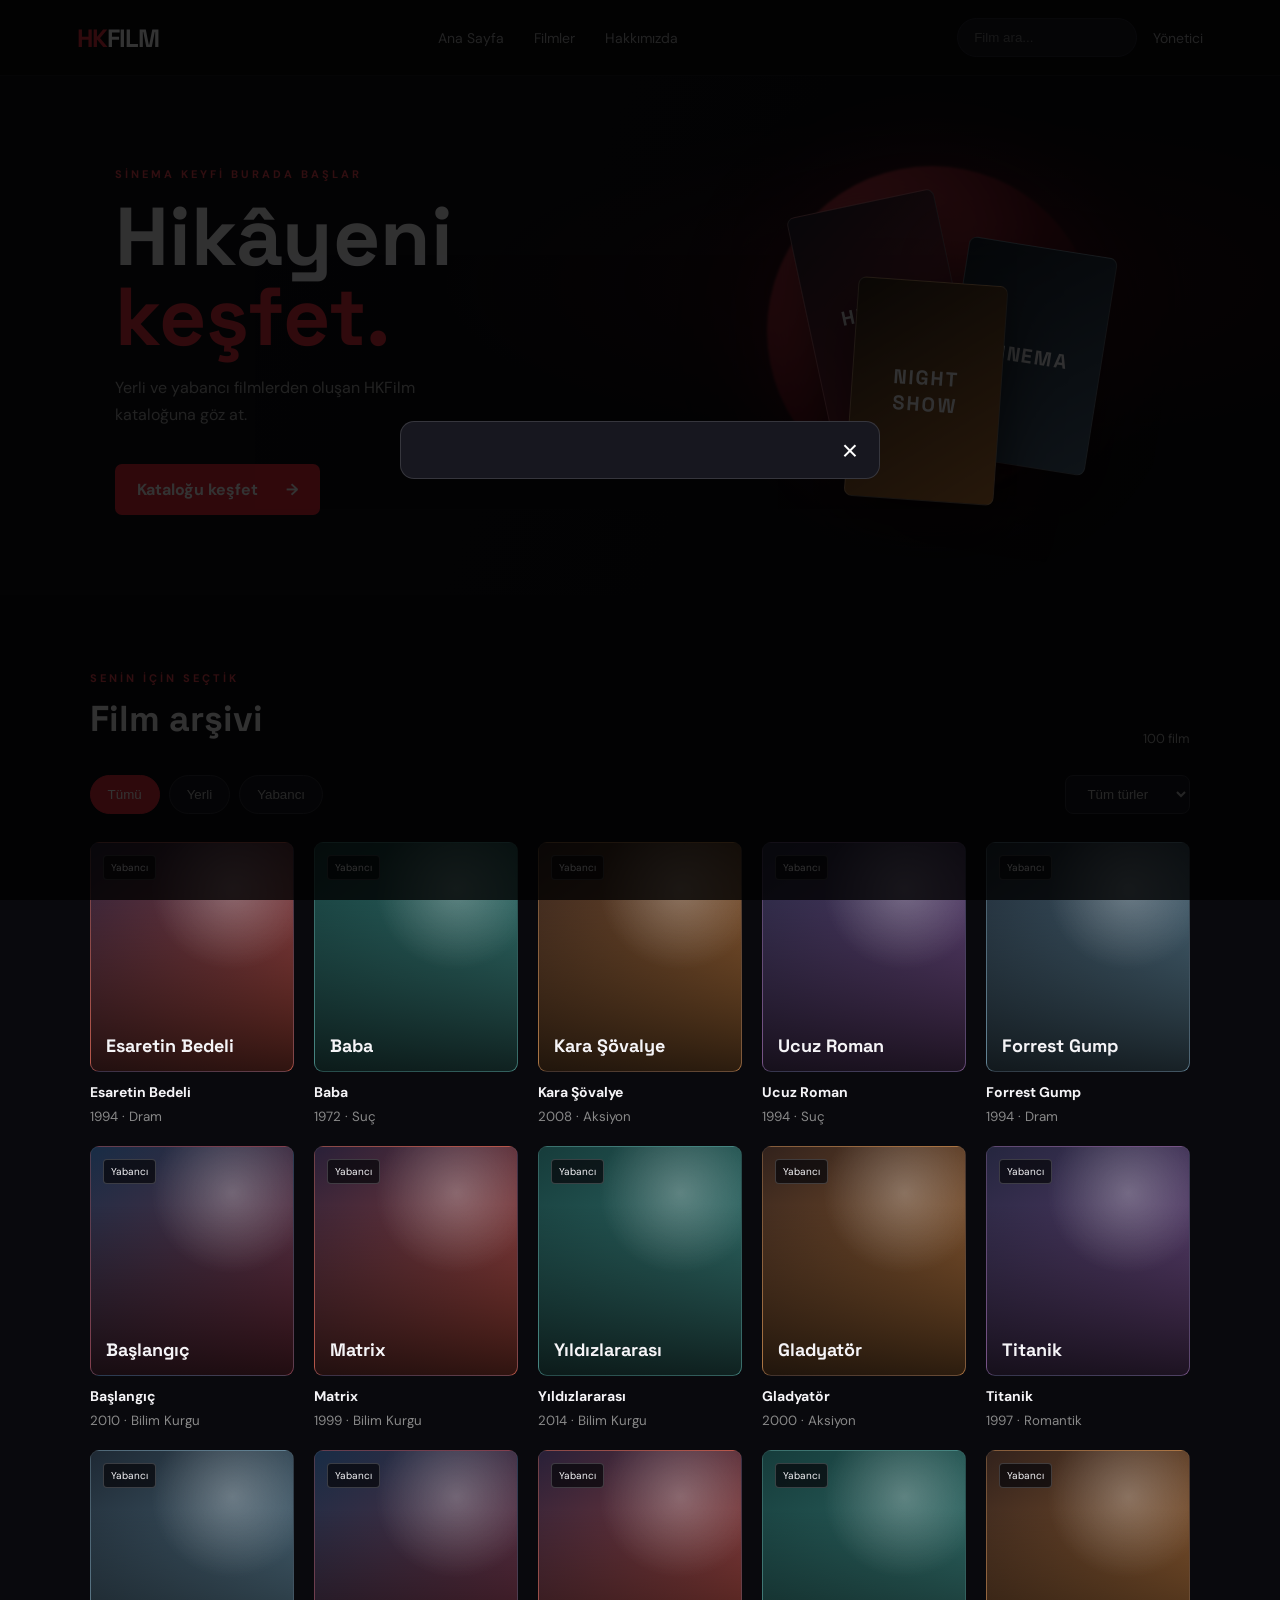
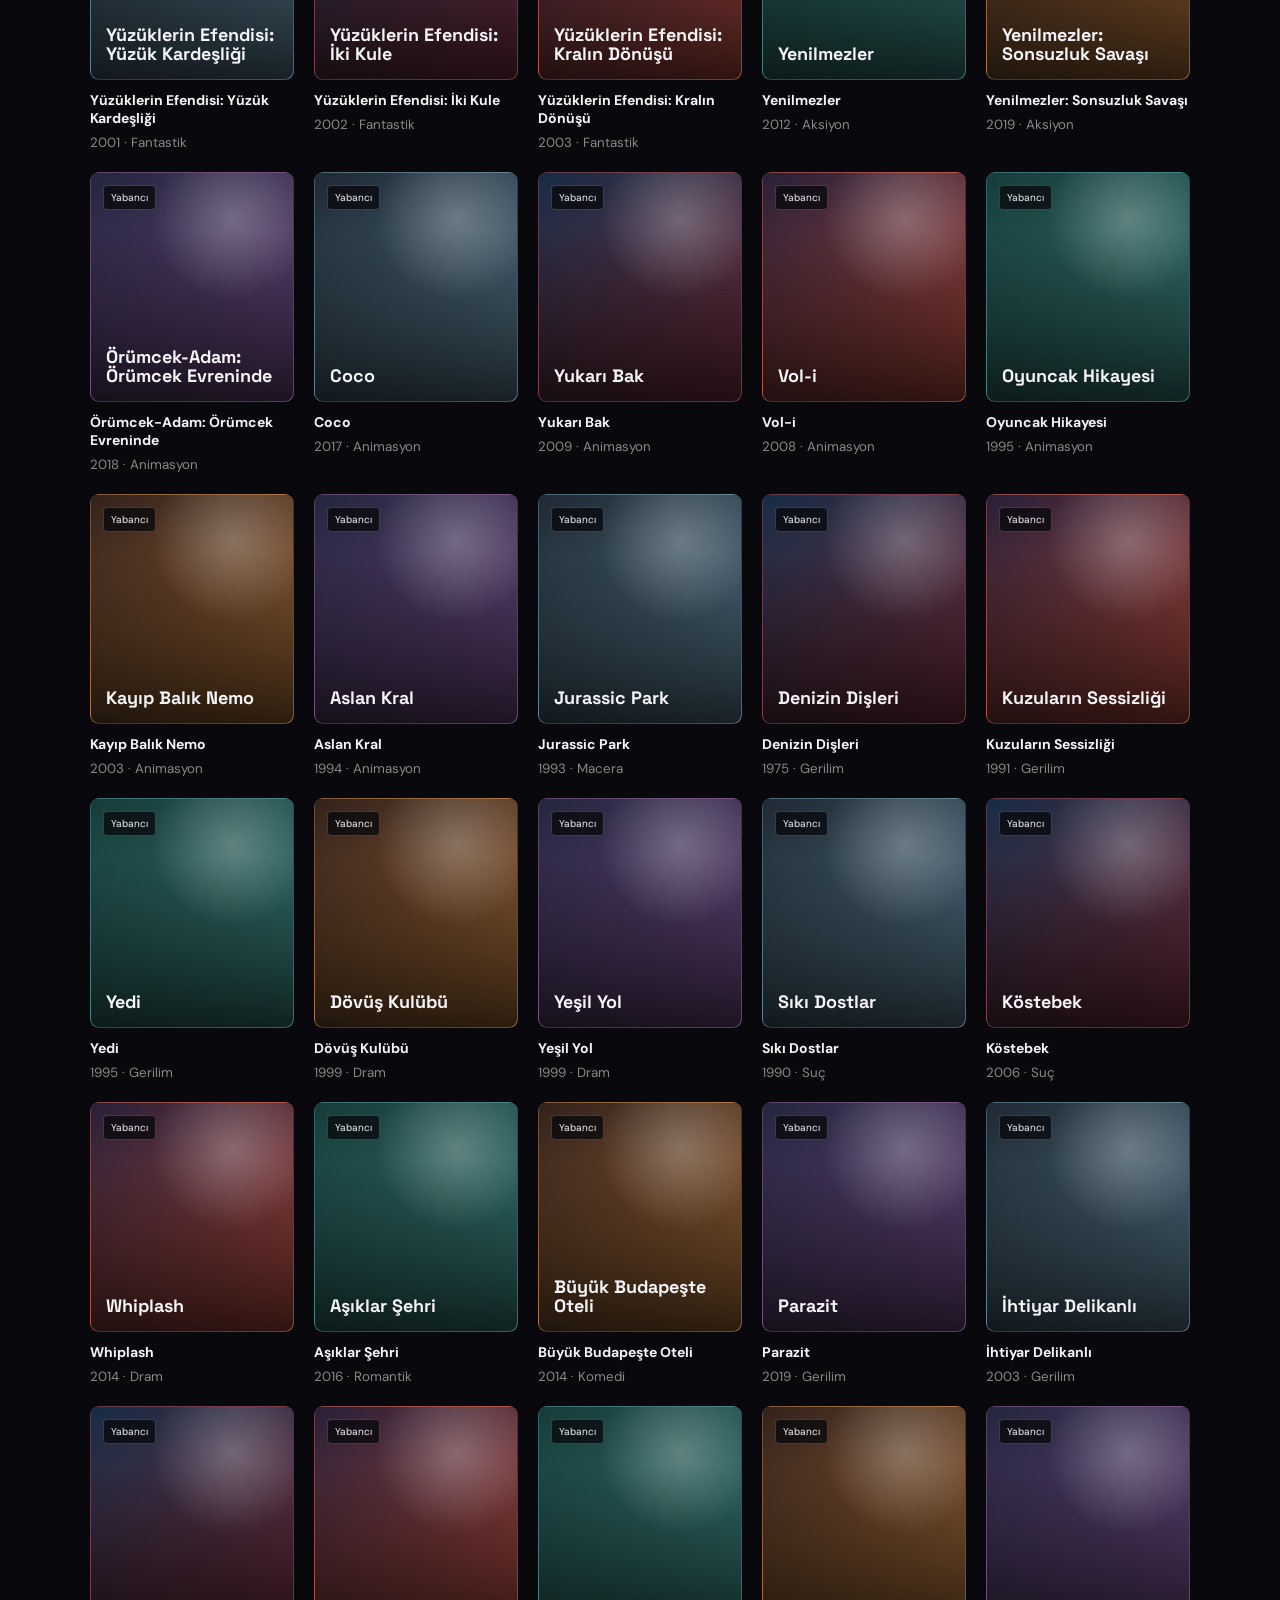
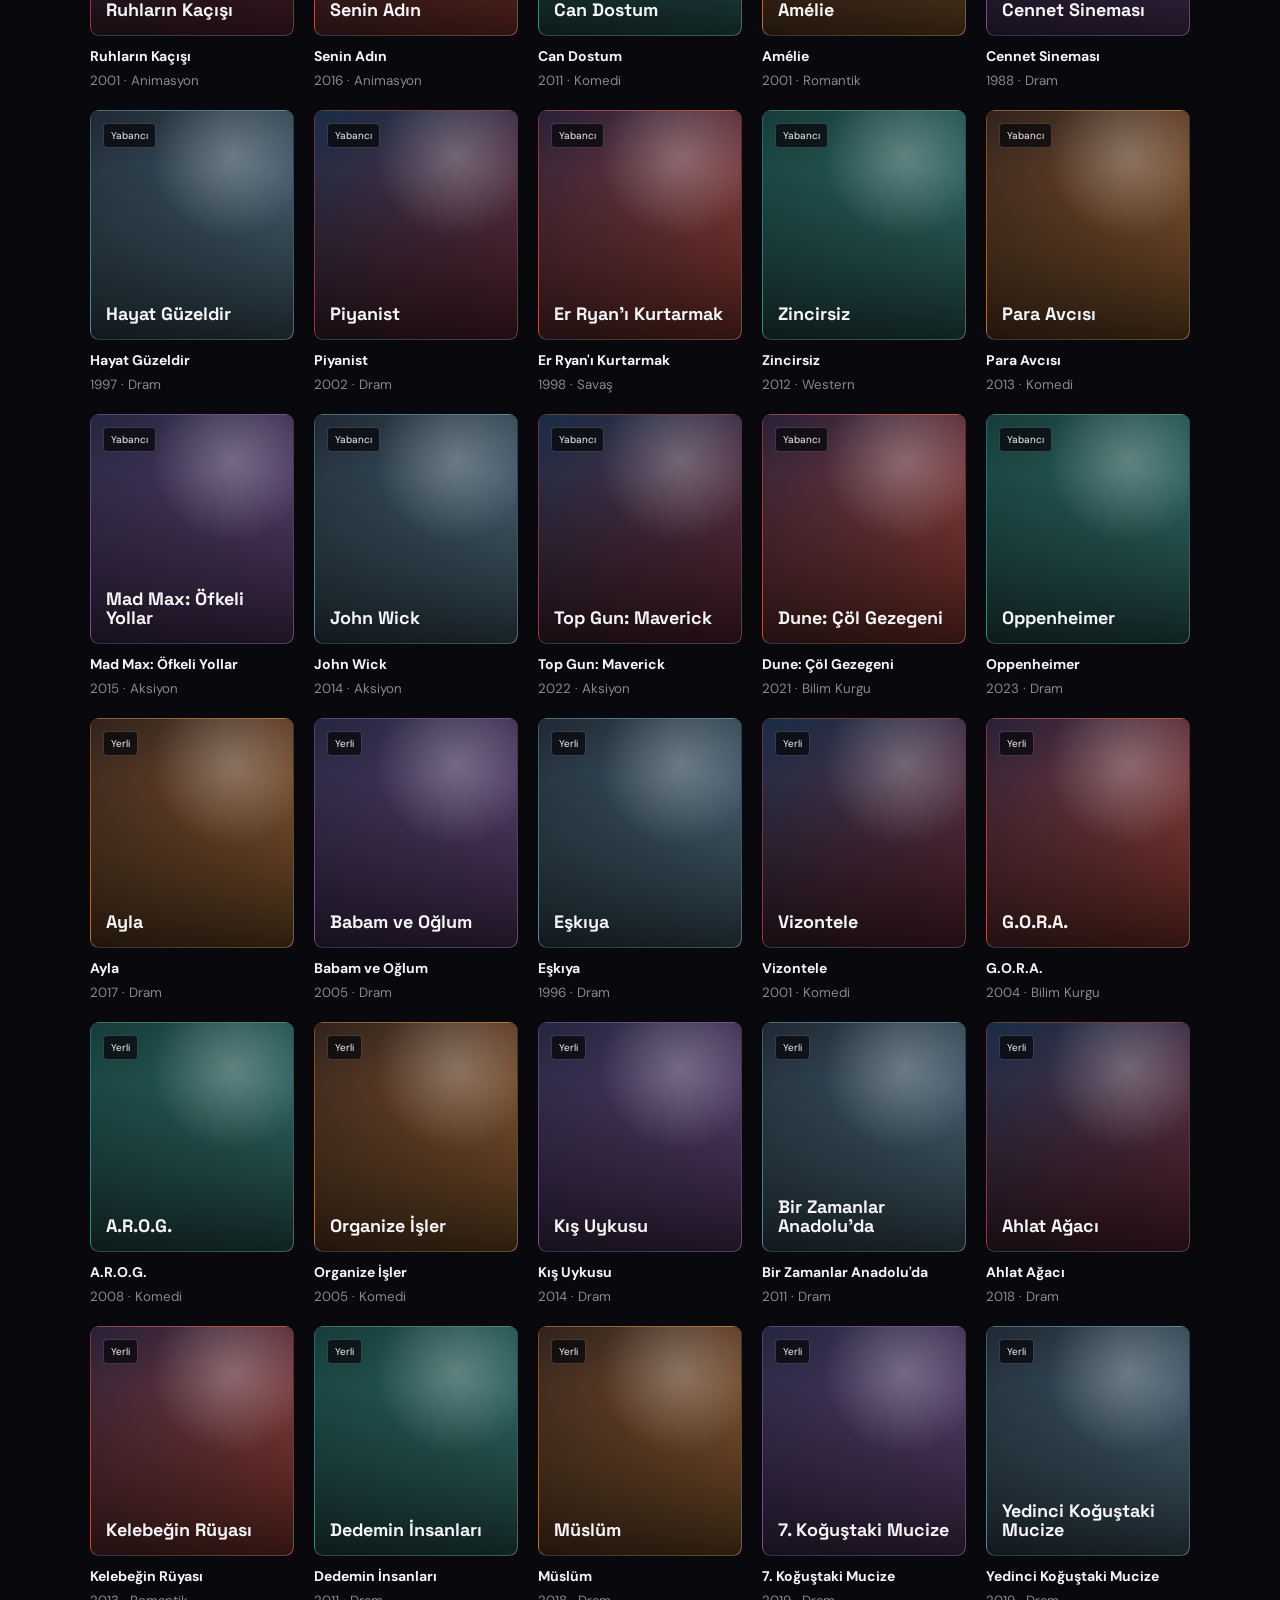
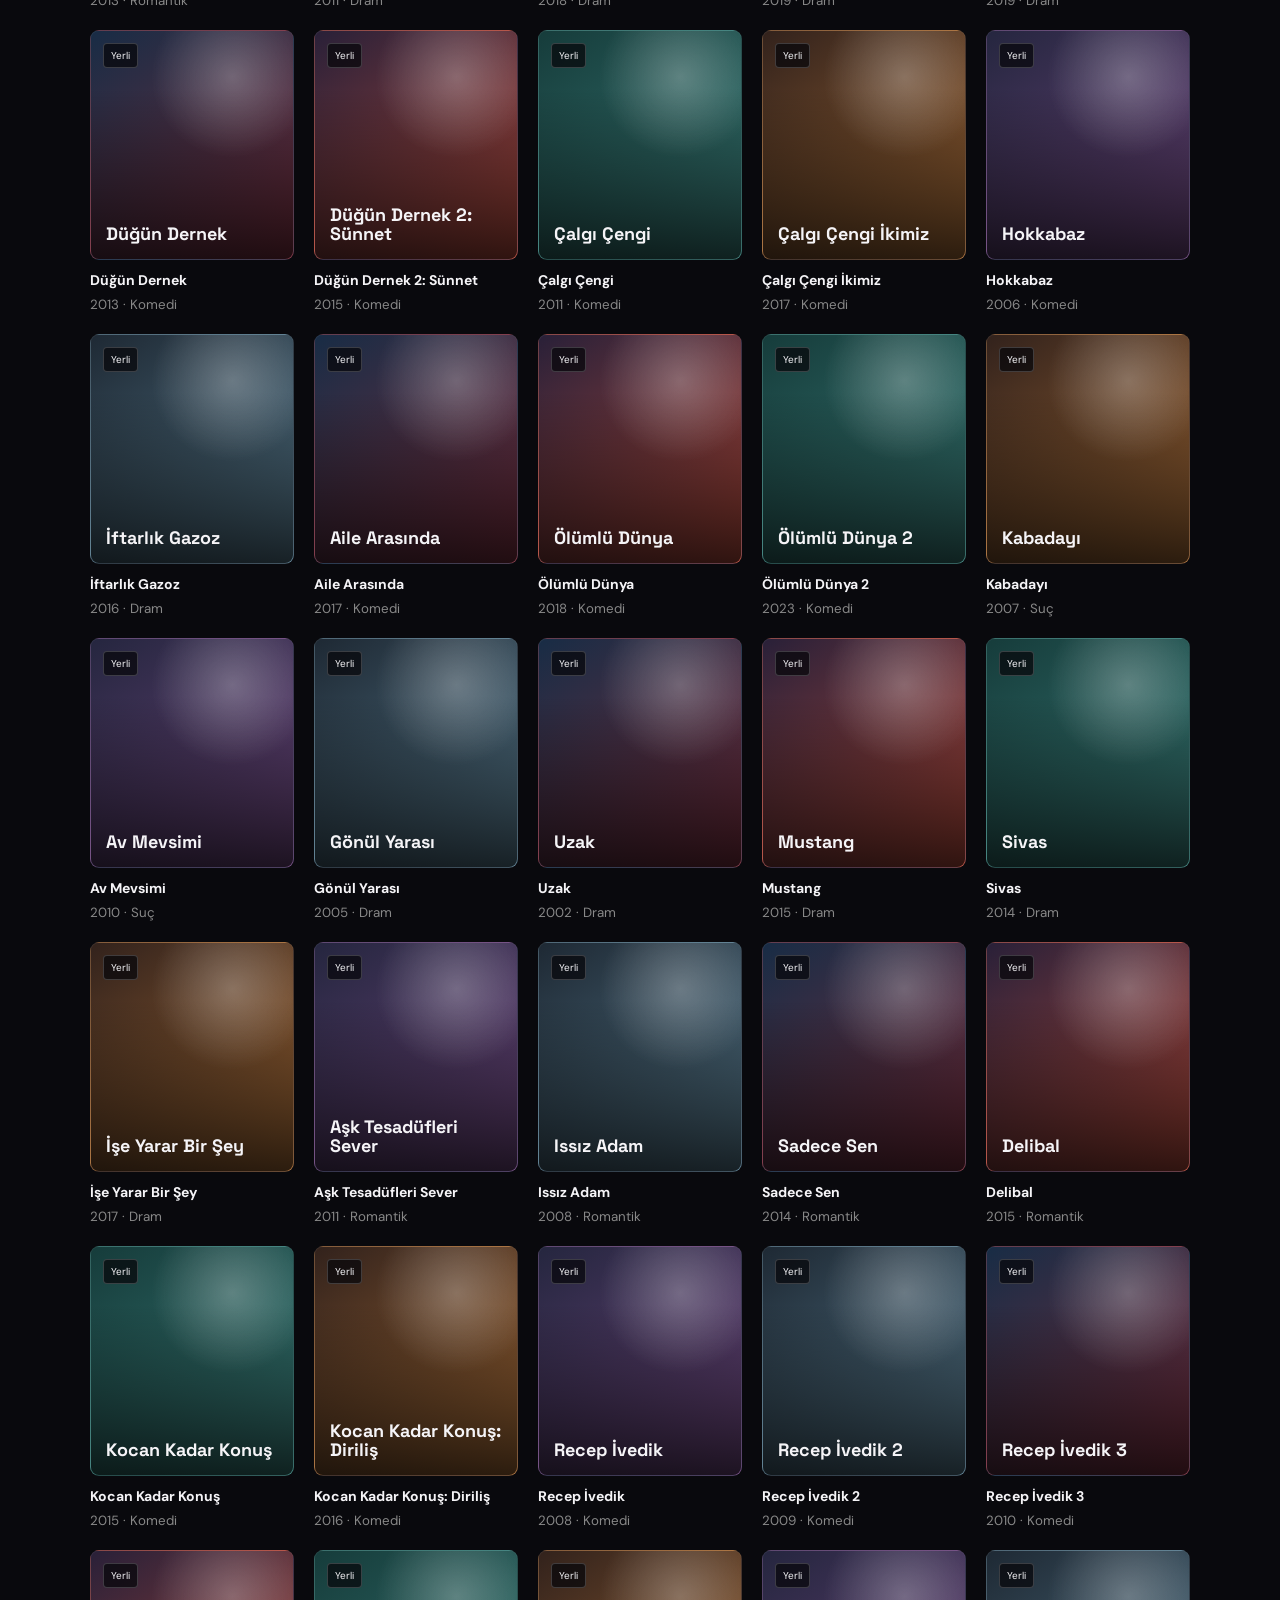
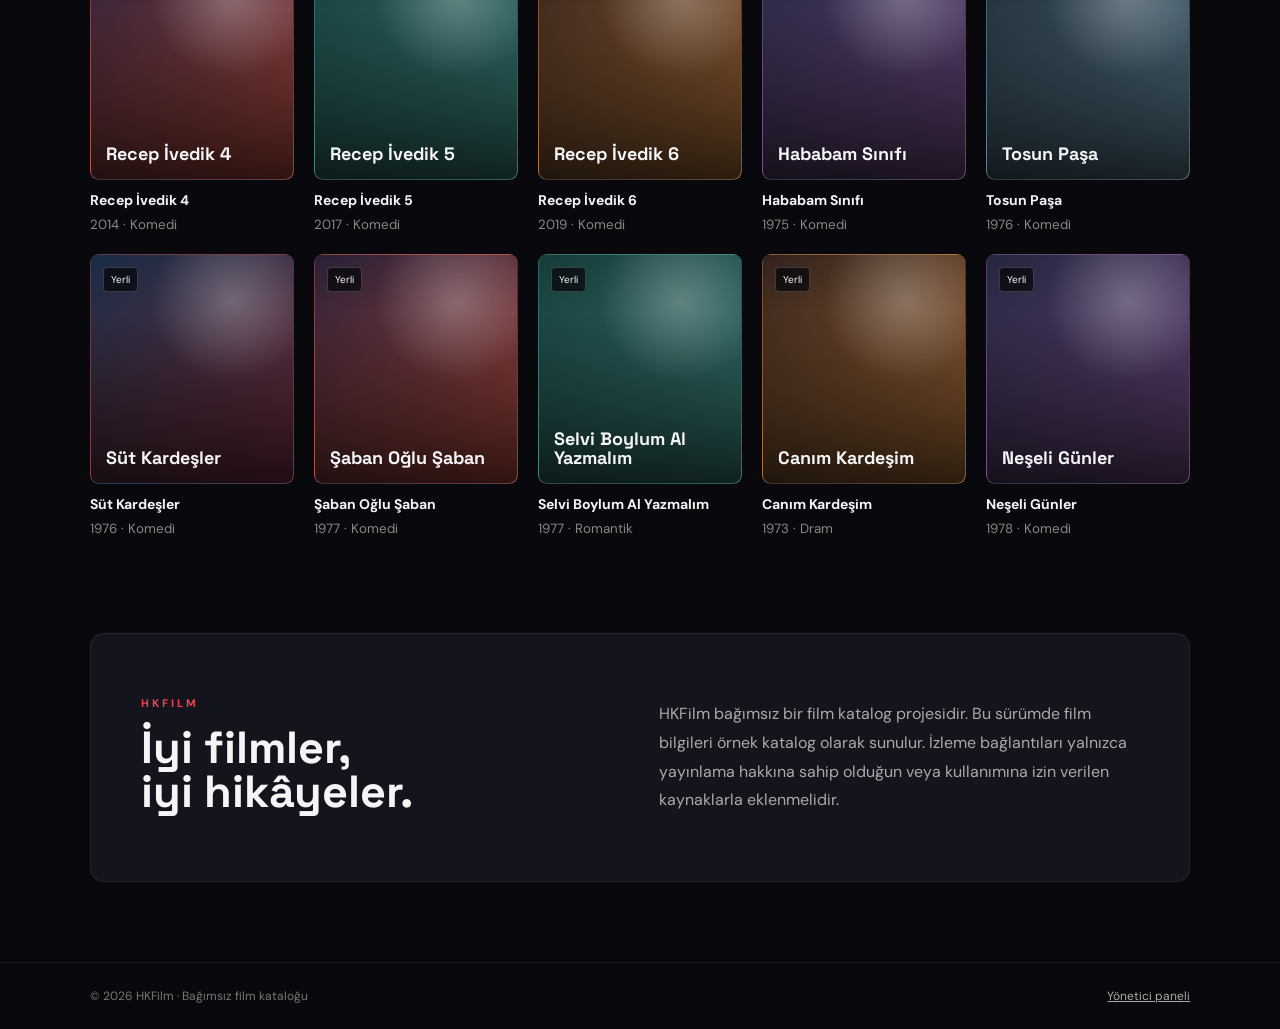
==== HKFilm/index.html @ dc431a46 "Add files via upload" ====
<!doctype html>
<html lang="tr"><head><meta charset="utf-8"><meta name="viewport" content="width=device-width,initial-scale=1"><meta name="theme-color" content="#09090d"><title>HKFilm — Film ve Dizi</title><link rel="stylesheet" href="style.css"></head>
<body><header class="top"><a class="brand" href="#"><span>HK</span>FILM</a><nav><a href="#home">Ana Sayfa</a><a href="#catalog">Filmler</a><a href="#about">Hakkımızda</a></nav><div class="right"><input id="search" placeholder="Film ara..." aria-label="Film ara"><a class="adminlink" href="admin.html">Yönetici</a></div></header>
<main id="home"><section class="hero"><div class="hero-copy"><p class="eyebrow">SİNEMA KEYFİ BURADA BAŞLAR</p><h1>Hikâyeni<br><em>keşfet.</em></h1><p>Yerli ve yabancı filmlerden oluşan HKFilm kataloğuna göz at.</p><a class="primary" href="#catalog">Kataloğu keşfet <b>→</b></a></div><div class="hero-art"><div class="orb"></div><div class="poster p1">HK<span>FILM</span></div><div class="poster p2">CINEMA</div><div class="poster p3">NIGHT<br>SHOW</div></div></section>
<section id="catalog" class="catalog"><div class="section-head"><div><p class="eyebrow">SENİN İÇİN SEÇTİK</p><h2>Film arşivi</h2></div><span id="count" class="count">100 film</span></div><div class="filters"><button class="active" data-filter="Tümü">Tümü</button><button data-filter="Yerli">Yerli</button><button data-filter="Yabancı">Yabancı</button><select id="genre"><option value="Tümü">Tüm türler</option></select></div><div id="grid" class="grid"></div><p id="empty" class="empty" hidden>Aramana uygun film bulunamadı.</p></section>
<section id="about" class="about"><div><p class="eyebrow">HKFILM</p><h2>İyi filmler,<br>iyi hikâyeler.</h2></div><p>HKFilm bağımsız bir film katalog projesidir. Bu sürümde film bilgileri örnek katalog olarak sunulur. İzleme bağlantıları yalnızca yayınlama hakkına sahip olduğun veya kullanımına izin verilen kaynaklarla eklenmelidir.</p></section></main><footer>© 2026 HKFilm · Bağımsız film kataloğu <a href="admin.html">Yönetici paneli</a></footer>
<div id="modal" class="modal" hidden><div class="modal-card"><button id="close" class="close">×</button><div id="modalbody"></div></div></div><script src="movies.js"></script><script src="app.js"></script></body></html>
---- HKFilm/style.css ----
@import url('https://fonts.googleapis.com/css2?family=DM+Sans:wght@400;500;700&family=Space+Grotesk:wght@500;600;700&display=swap');*{box-sizing:border-box}html{scroll-behavior:smooth}body{margin:0;background:#09090d;color:#f5f4f7;font-family:'DM Sans',sans-serif}.top{height:76px;display:flex;align-items:center;justify-content:space-between;padding:0 6%;border-bottom:1px solid #ffffff12;position:sticky;top:0;background:#09090deF;backdrop-filter:blur(15px);z-index:5}.brand{font:700 25px 'Space Grotesk';letter-spacing:-1px;color:white;text-decoration:none}.brand span{color:#ef3340}.top nav{display:flex;gap:30px}.top nav a,.adminlink{color:#aaa;text-decoration:none;font-size:14px}.top nav a:hover,.adminlink:hover{color:#fff}.right{display:flex;align-items:center;gap:16px}.right input{background:#17171f;border:1px solid #292934;border-radius:30px;padding:11px 16px;color:white;width:180px}.hero{min-height:500px;padding:80px 9%;display:flex;align-items:center;justify-content:space-between;overflow:hidden;background:radial-gradient(ellipse at 75% 40%,#57121c66,transparent 38%),linear-gradient(110deg,#101016,#09090d)}.hero-copy{max-width:500px;position:relative;z-index:1}.eyebrow{color:#f04450;font-size:11px;font-weight:700;letter-spacing:3px}.hero h1,.about h2{font:700 clamp(48px,7vw,82px)/.98 'Space Grotesk';margin:16px 0}.hero h1 em{font-style:normal;color:#ef3340}.hero-copy>p:not(.eyebrow){color:#aaa;line-height:1.7;max-width:380px}.primary{display:inline-flex;gap:28px;align-items:center;margin-top:20px;padding:15px 22px;background:#ed2939;color:white;text-decoration:none;border-radius:7px;font-weight:700}.hero-art{width:46%;height:340px;position:relative}.orb{position:absolute;width:330px;height:330px;border-radius:50%;background:radial-gradient(circle at 30% 30%,#f34a58,#5b101c 55%,#160b12);filter:blur(1px);right:14%;top:0;box-shadow:0 0 90px #c21b2c44}.poster{position:absolute;width:150px;height:220px;border:1px solid #ffffff40;border-radius:8px;display:flex;align-items:center;justify-content:center;text-align:center;font:700 20px 'Space Grotesk';box-shadow:0 25px 55px #0009;letter-spacing:2px}.poster span{color:#f04}.p1{background:linear-gradient(145deg,#251d2b,#a12a39);right:43%;top:35px;transform:rotate(-12deg)}.p2{background:linear-gradient(145deg,#151e2a,#466078);right:13%;top:80px;transform:rotate(9deg)}.p3{background:linear-gradient(145deg,#33251a,#c07836);right:34%;top:115px;transform:rotate(4deg)}.catalog{padding:65px 7%}.section-head{display:flex;justify-content:space-between;align-items:end}.section-head h2{font:700 36px 'Space Grotesk';margin:5px 0}.count{color:#aaa;font-size:13px}.filters{display:flex;gap:9px;margin:28px 0}.filters button,.filters select{border:1px solid #30303a;background:#15151c;color:#bbb;padding:10px 17px;border-radius:25px;cursor:pointer}.filters button.active,.filters button:hover{background:#e92d3d;color:white;border-color:#e92d3d}.filters select{margin-left:auto;border-radius:8px}.grid{display:grid;grid-template-columns:repeat(5,minmax(0,1fr));gap:20px}.movie{cursor:pointer;min-width:0}.cover{height:230px;border-radius:9px;position:relative;overflow:hidden;padding:15px;display:flex;align-items:end;background:linear-gradient(145deg,var(--c1),var(--c2));border:1px solid #ffffff12;transition:.25s}.cover:before{content:"";position:absolute;inset:0;background:radial-gradient(circle at 70% 20%,#ffffff44,transparent 35%),linear-gradient(0deg,#000b,transparent 75%)}.cover:hover{transform:translateY(-6px);box-shadow:0 16px 30px #0008}.cover strong{position:relative;font:700 18px 'Space Grotesk';line-height:1.1}.tag{position:absolute;top:12px;left:12px;background:#08080bbd;border:1px solid #ffffff30;border-radius:4px;padding:5px 7px;font-size:10px}.movie h3{font-size:14px;margin:11px 0 4px}.movie small{color:#888}.empty{color:#aaa;padding:35px}.about{margin:30px 7% 80px;padding:50px;background:#14141c;border:1px solid #ffffff12;border-radius:14px;display:flex;justify-content:space-between;gap:40px;align-items:center}.about h2{font-size:45px}.about>p{max-width:480px;color:#aaa;line-height:1.8}footer{padding:25px 7%;border-top:1px solid #ffffff12;color:#777;font-size:12px;display:flex;justify-content:space-between}footer a{color:#aaa}.modal{position:fixed;inset:0;background:#000c;z-index:10;display:grid;place-items:center;padding:20px}.modal-card{background:#17171f;border:1px solid #ffffff22;border-radius:14px;padding:28px;max-width:480px;width:100%;position:relative}.close{position:absolute;right:15px;top:12px;background:none;color:white;border:0;font-size:28px;cursor:pointer}.modal-card p{color:#aaa;line-height:1.6}.modal-card input{width:100%;padding:12px;background:#09090d;border:1px solid #333;color:white;border-radius:6px}.modal-card a{color:#ff5965}.admin{max-width:900px;margin:55px auto;padding:0 20px}.panel{background:#15151d;border:1px solid #292934;border-radius:12px;padding:25px;margin:20px 0}.panel input,.panel select{padding:12px;background:#09090d;border:1px solid #333;color:white;border-radius:6px;width:100%;margin:6px 0 14px}.panel button{padding:11px 18px;background:#e92d3d;color:white;border:0;border-radius:6px;cursor:pointer}.adminrow{padding:12px 0;border-bottom:1px solid #ffffff15;display:flex;justify-content:space-between;gap:12px}.muted{color:#999;font-size:13px}@media(max-width:900px){.grid{grid-template-columns:repeat(3,1fr)}.hero-art{transform:scale(.8);transform-origin:right center}.top nav{display:none}}@media(max-width:600px){.top{padding:0 5%;height:65px}.right input{width:115px}.adminlink{display:none}.hero{padding:60px 7%;min-height:470px}.hero-art{position:absolute;right:-90px;opacity:.35}.hero-copy{max-width:340px}.grid{grid-template-columns:repeat(2,minmax(0,1fr));gap:14px}.cover{height:210px}.catalog{padding:45px 5%}.about{margin:20px 5% 55px;padding:25px;display:block}.about h2{font-size:38px}.filters{flex-wrap:wrap}.filters select{margin-left:0}footer{padding:20px 5%;gap:15px;flex-wrap:wrap}}
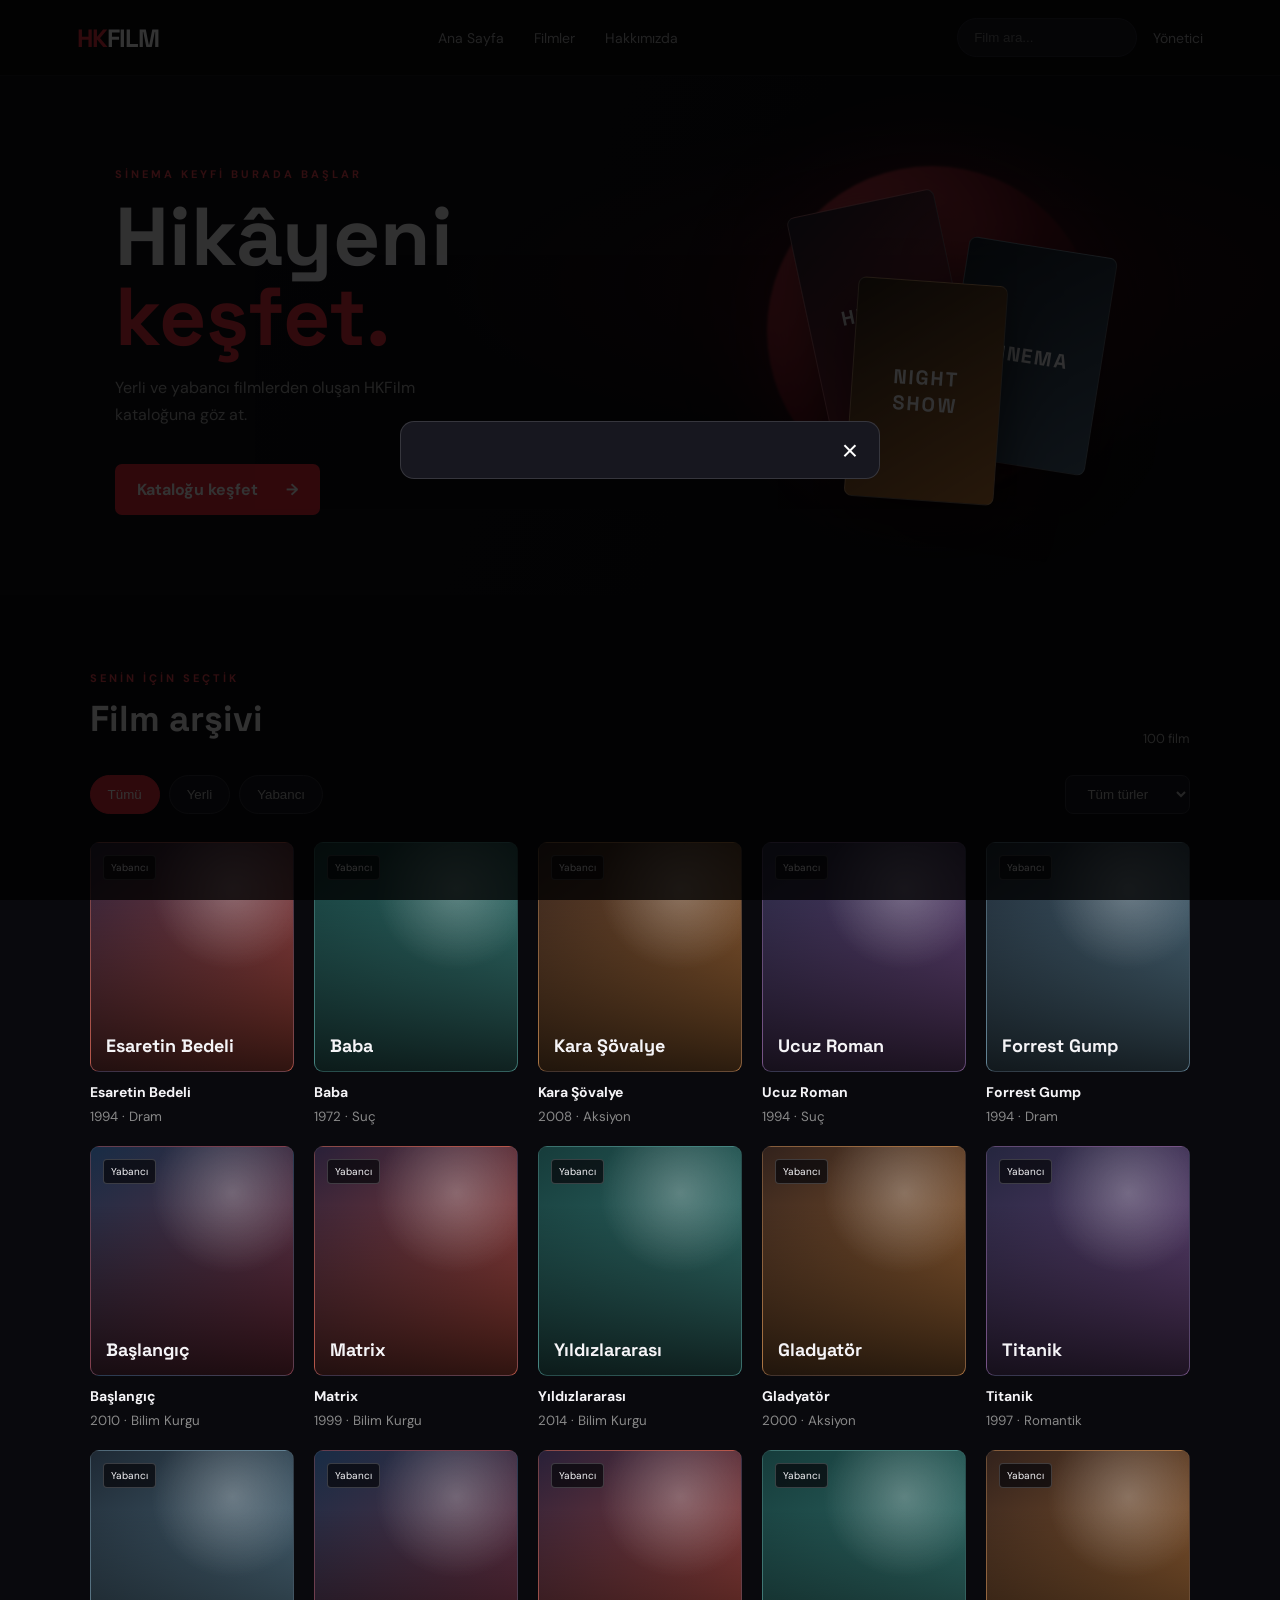
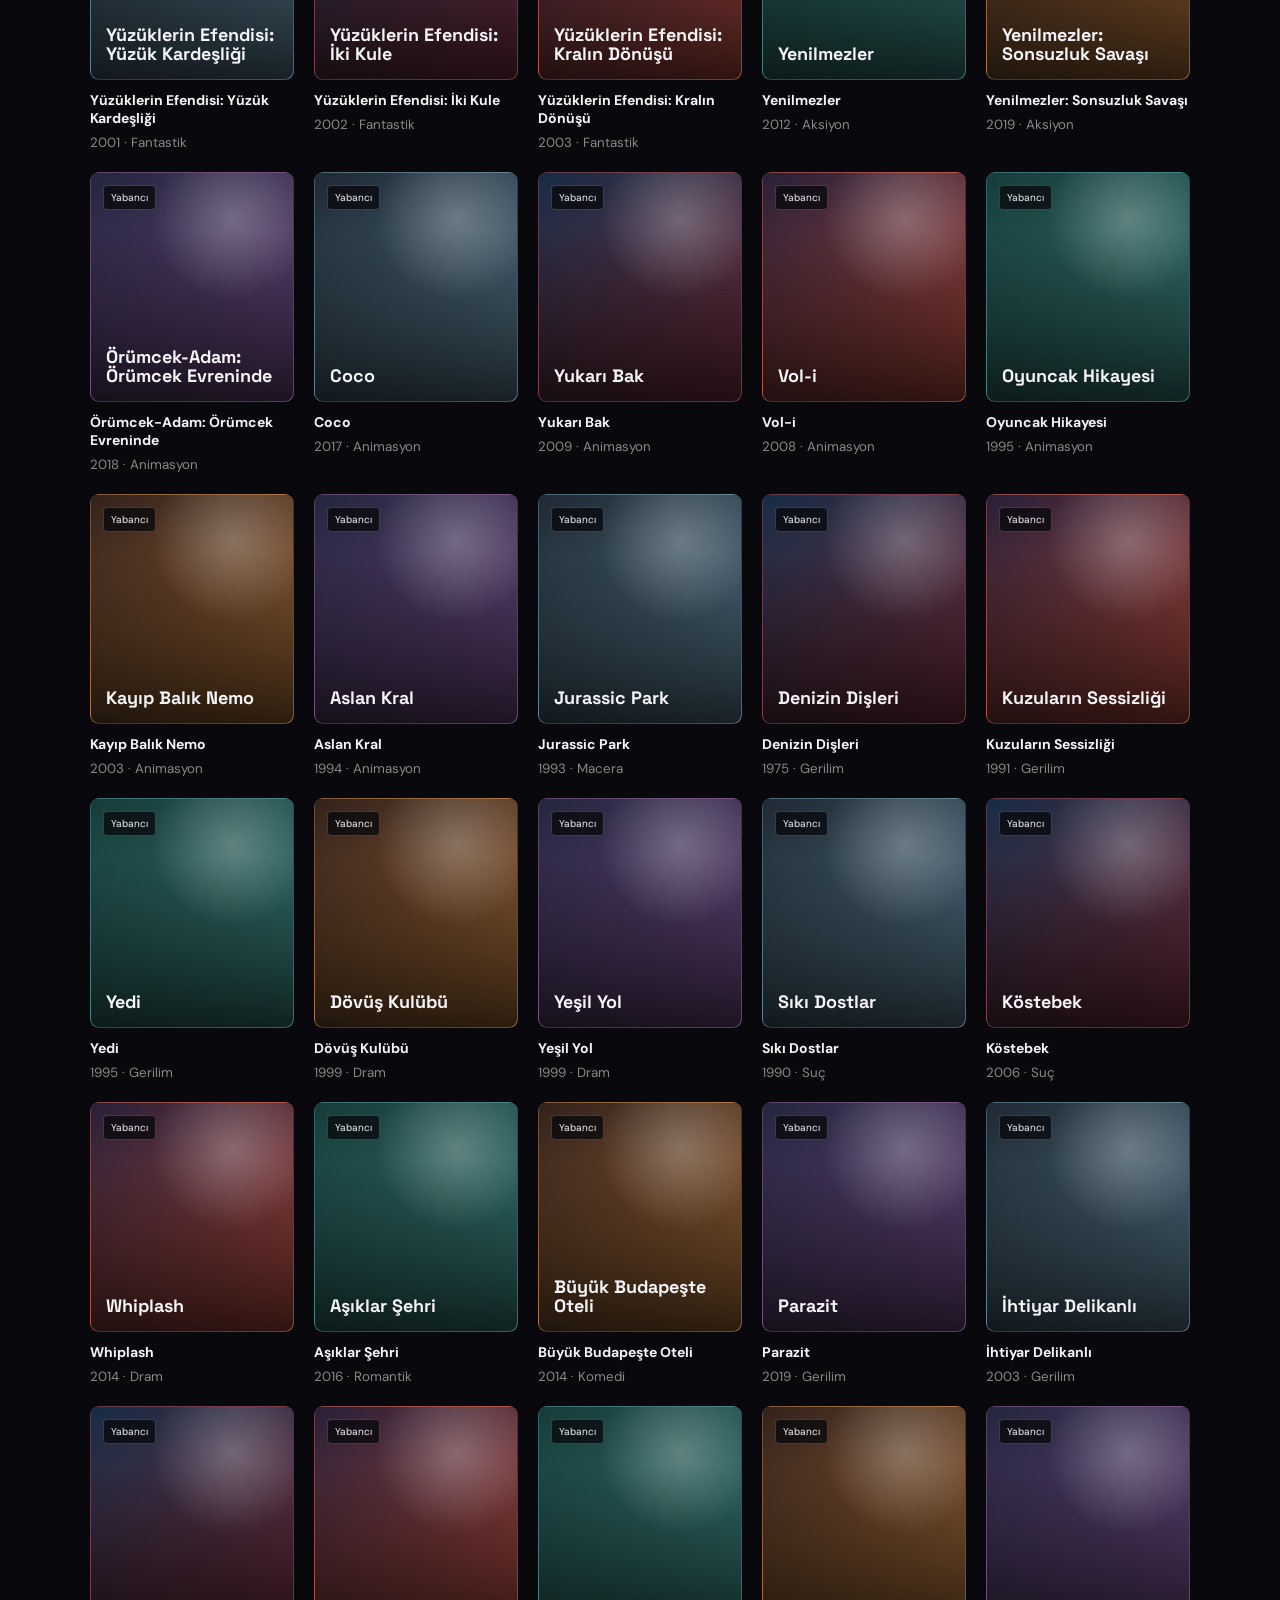
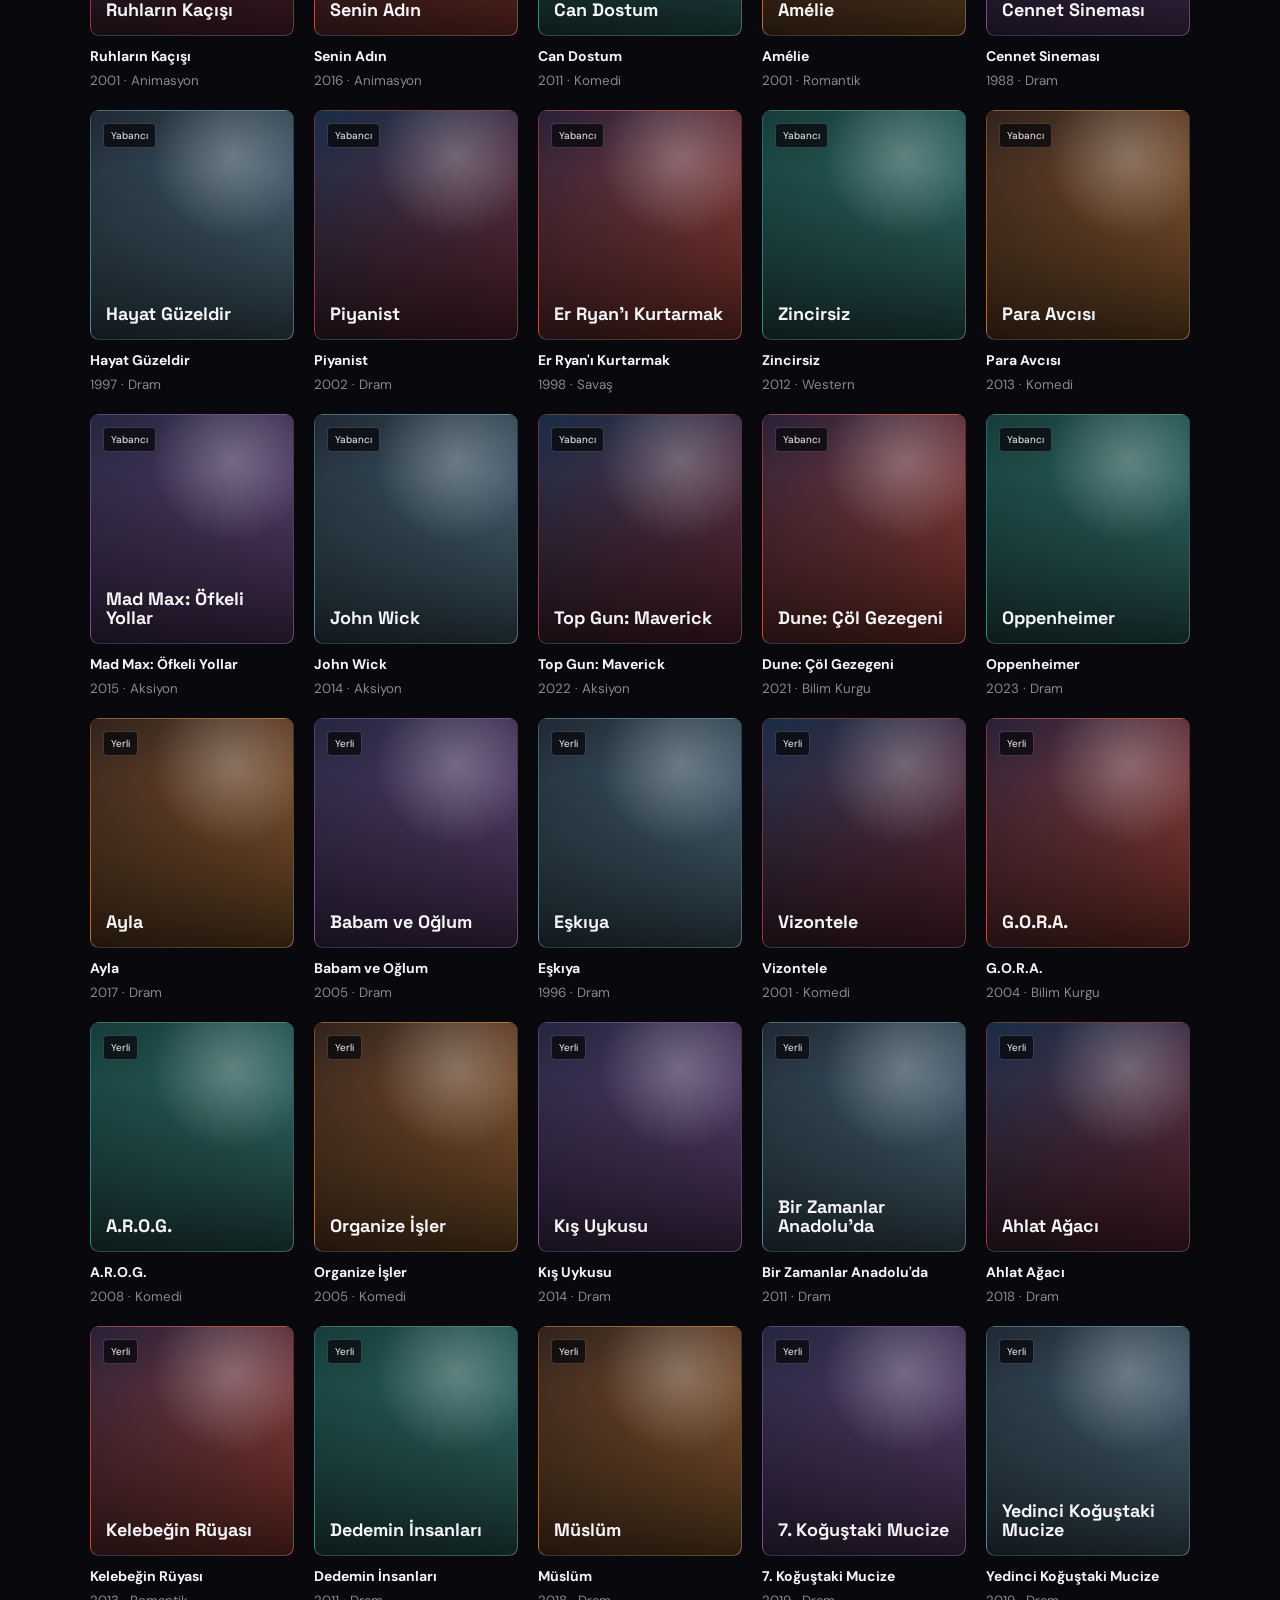
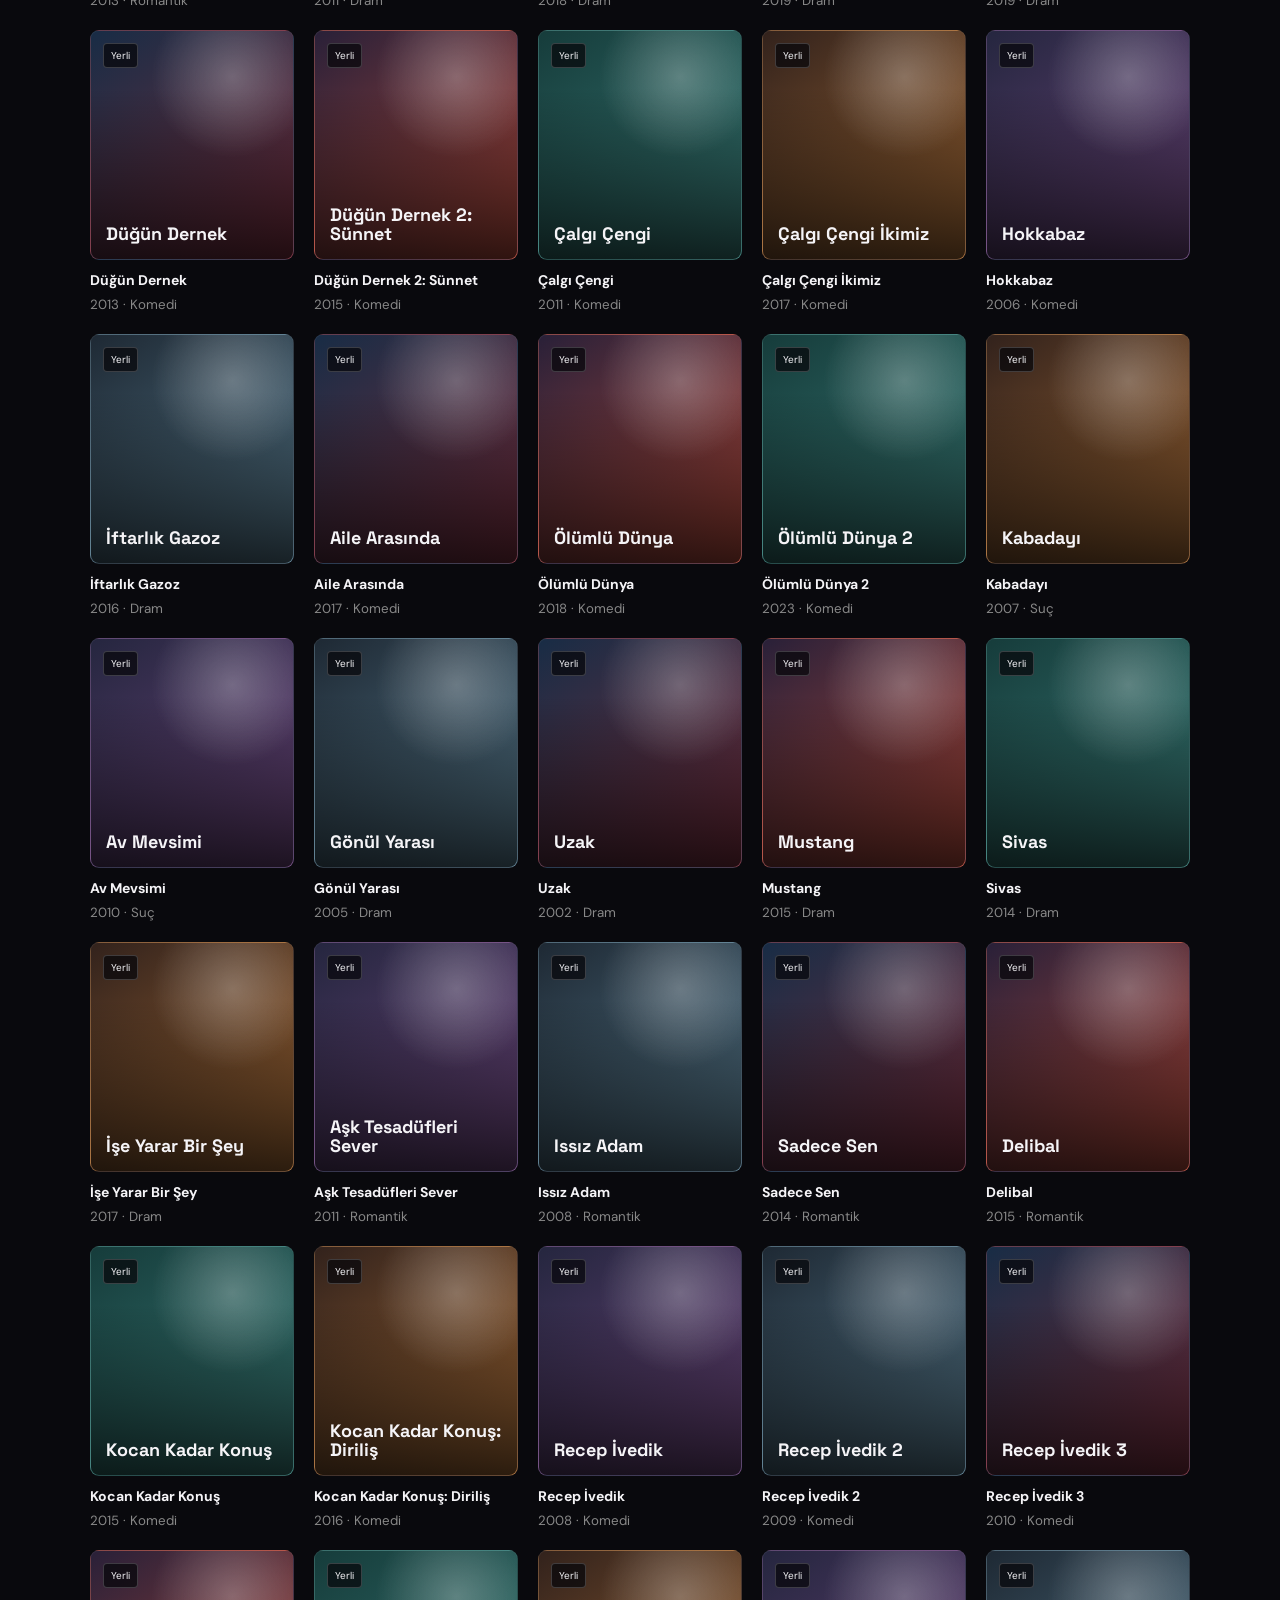
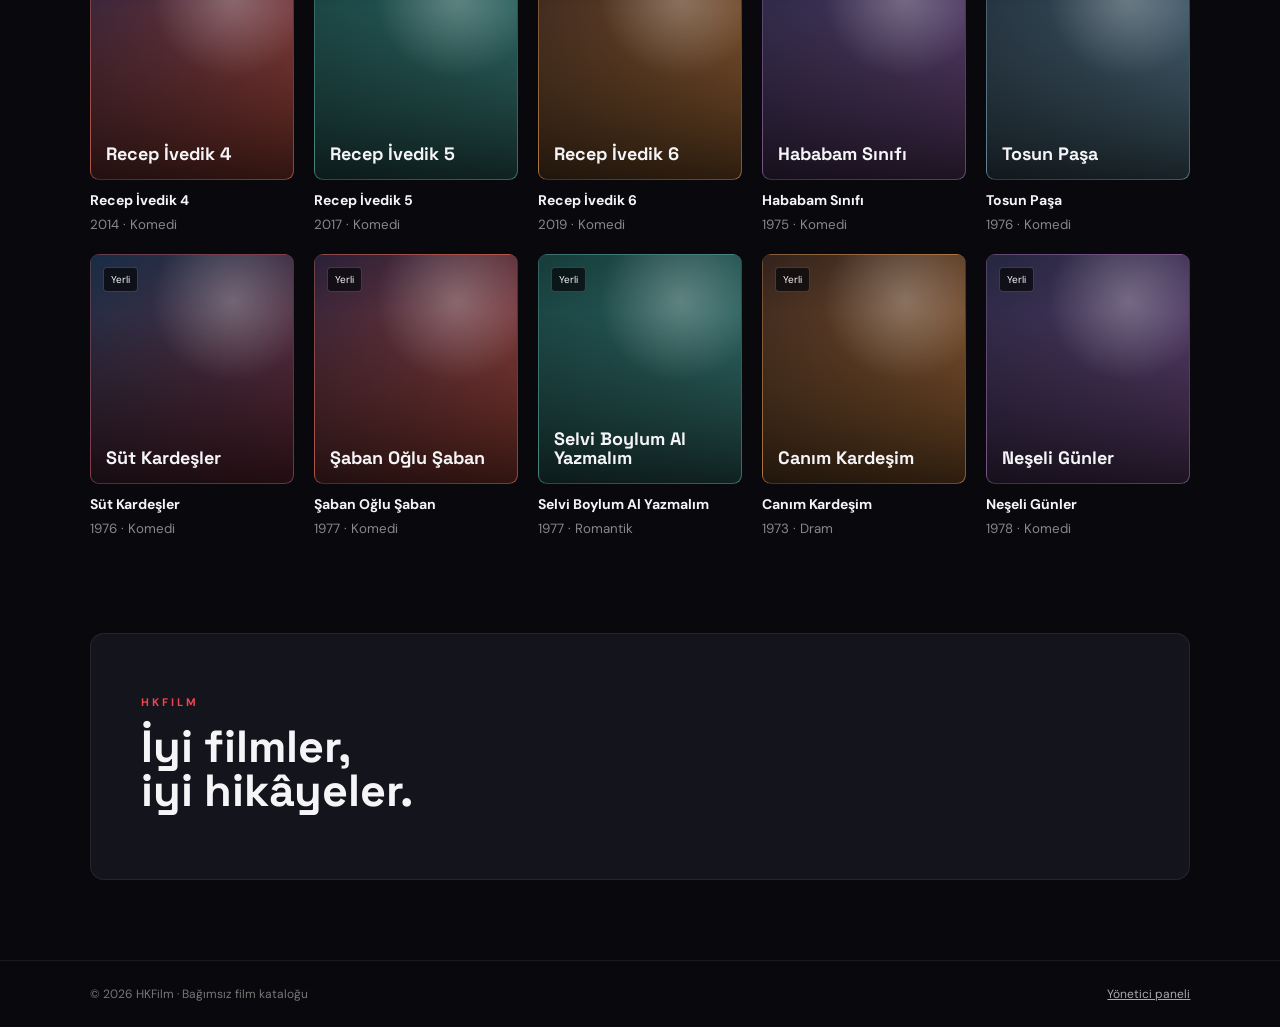
==== commit 4f8915f0: "Update index.html" ====
--- a/HKFilm/index.html
+++ b/HKFilm/index.html
@@ -3,5 +3,5 @@
 <body><header class="top"><a class="brand" href="#"><span>HK</span>FILM</a><nav><a href="#home">Ana Sayfa</a><a href="#catalog">Filmler</a><a href="#about">Hakkımızda</a></nav><div class="right"><input id="search" placeholder="Film ara..." aria-label="Film ara"><a class="adminlink" href="admin.html">Yönetici</a></div></header>
 <main id="home"><section class="hero"><div class="hero-copy"><p class="eyebrow">SİNEMA KEYFİ BURADA BAŞLAR</p><h1>Hikâyeni<br><em>keşfet.</em></h1><p>Yerli ve yabancı filmlerden oluşan HKFilm kataloğuna göz at.</p><a class="primary" href="#catalog">Kataloğu keşfet <b>→</b></a></div><div class="hero-art"><div class="orb"></div><div class="poster p1">HK<span>FILM</span></div><div class="poster p2">CINEMA</div><div class="poster p3">NIGHT<br>SHOW</div></div></section>
 <section id="catalog" class="catalog"><div class="section-head"><div><p class="eyebrow">SENİN İÇİN SEÇTİK</p><h2>Film arşivi</h2></div><span id="count" class="count">100 film</span></div><div class="filters"><button class="active" data-filter="Tümü">Tümü</button><button data-filter="Yerli">Yerli</button><button data-filter="Yabancı">Yabancı</button><select id="genre"><option value="Tümü">Tüm türler</option></select></div><div id="grid" class="grid"></div><p id="empty" class="empty" hidden>Aramana uygun film bulunamadı.</p></section>
-<section id="about" class="about"><div><p class="eyebrow">HKFILM</p><h2>İyi filmler,<br>iyi hikâyeler.</h2></div><p>HKFilm bağımsız bir film katalog projesidir. Bu sürümde film bilgileri örnek katalog olarak sunulur. İzleme bağlantıları yalnızca yayınlama hakkına sahip olduğun veya kullanımına izin verilen kaynaklarla eklenmelidir.</p></section></main><footer>© 2026 HKFilm · Bağımsız film kataloğu <a href="admin.html">Yönetici paneli</a></footer>
-<div id="modal" class="modal" hidden><div class="modal-card"><button id="close" class="close">×</button><div id="modalbody"></div></div></div><script src="movies.js"></script><script src="app.js"></script></body></html>+<section id="about" class="about"><div><p class="eyebrow">HKFILM</p><h2>İyi filmler,<br>iyi hikâyeler.</h2></div><p></p></section></main><footer>© 2026 HKFilm · Bağımsız film kataloğu <a href="admin.html">Yönetici paneli</a></footer>
+<div id="modal" class="modal" hidden><div class="modal-card"><button id="close" class="close" type="button" onclick="document.getElementById('modal').hidden=true">×</button><div id="modalbody"></div></div></div><script src="movies.js"></script><script src="app.js"></script></body></html>
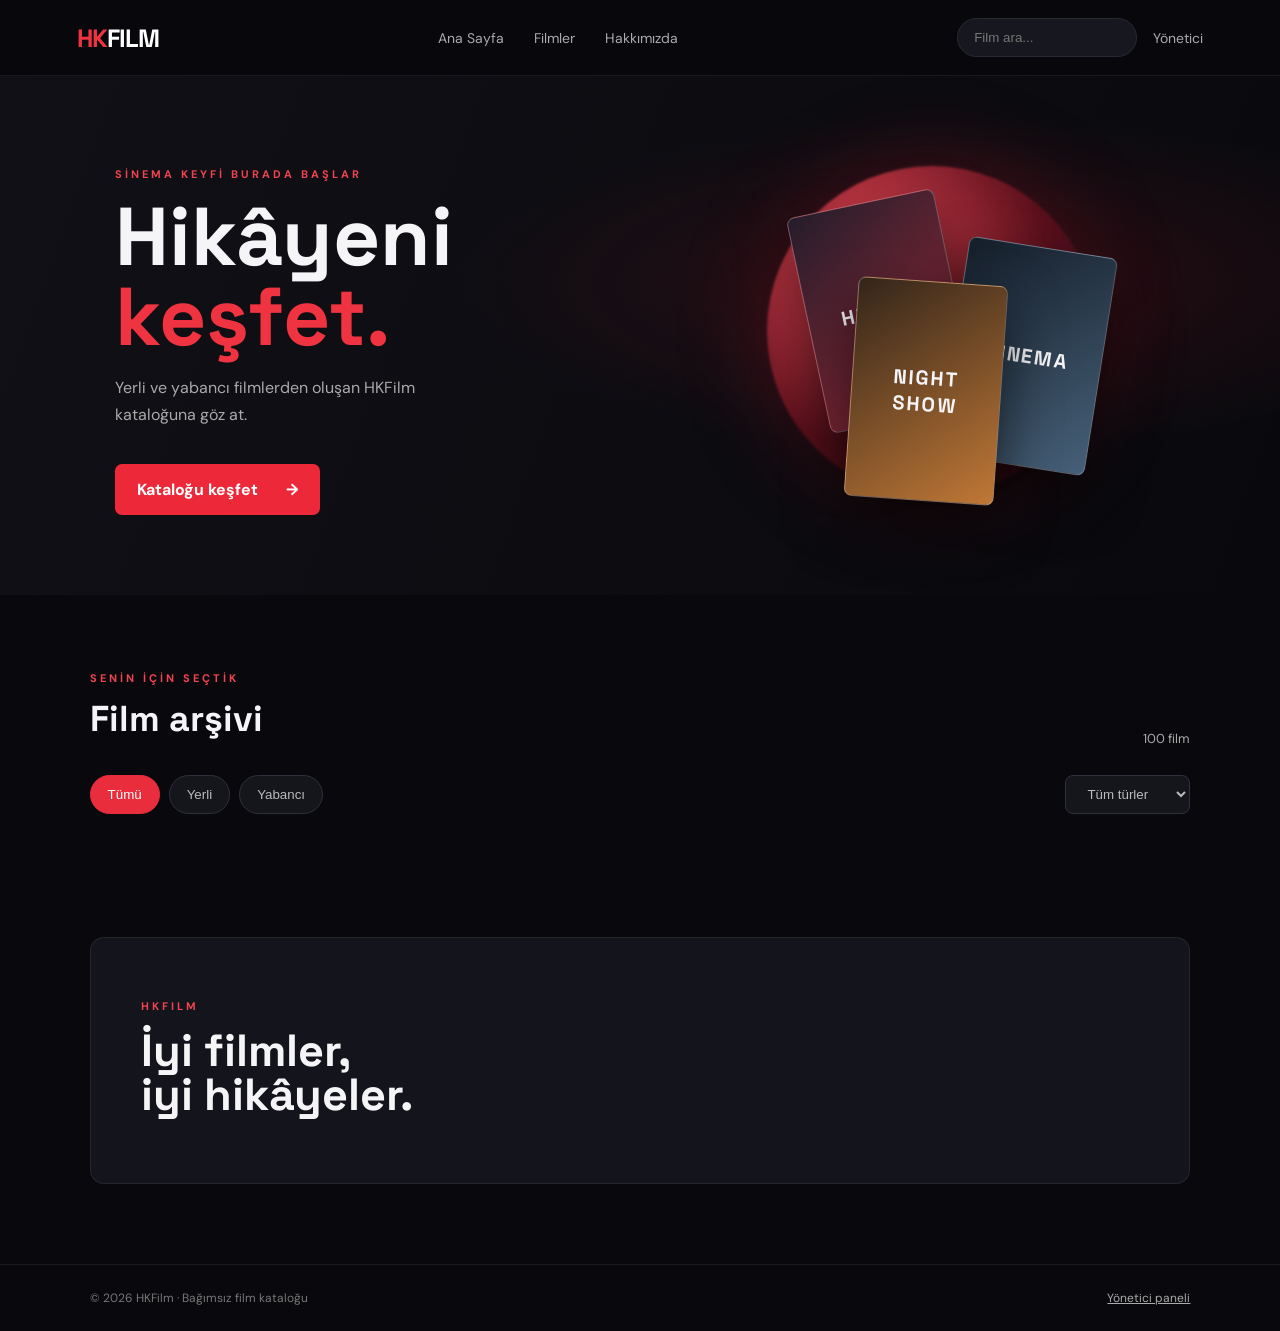
==== commit e2a9cedc: "Update index.html" ====
--- a/HKFilm/index.html
+++ b/HKFilm/index.html
@@ -4,4 +4,4 @@
 <main id="home"><section class="hero"><div class="hero-copy"><p class="eyebrow">SİNEMA KEYFİ BURADA BAŞLAR</p><h1>Hikâyeni<br><em>keşfet.</em></h1><p>Yerli ve yabancı filmlerden oluşan HKFilm kataloğuna göz at.</p><a class="primary" href="#catalog">Kataloğu keşfet <b>→</b></a></div><div class="hero-art"><div class="orb"></div><div class="poster p1">HK<span>FILM</span></div><div class="poster p2">CINEMA</div><div class="poster p3">NIGHT<br>SHOW</div></div></section>
 <section id="catalog" class="catalog"><div class="section-head"><div><p class="eyebrow">SENİN İÇİN SEÇTİK</p><h2>Film arşivi</h2></div><span id="count" class="count">100 film</span></div><div class="filters"><button class="active" data-filter="Tümü">Tümü</button><button data-filter="Yerli">Yerli</button><button data-filter="Yabancı">Yabancı</button><select id="genre"><option value="Tümü">Tüm türler</option></select></div><div id="grid" class="grid"></div><p id="empty" class="empty" hidden>Aramana uygun film bulunamadı.</p></section>
 <section id="about" class="about"><div><p class="eyebrow">HKFILM</p><h2>İyi filmler,<br>iyi hikâyeler.</h2></div><p></p></section></main><footer>© 2026 HKFilm · Bağımsız film kataloğu <a href="admin.html">Yönetici paneli</a></footer>
-<div id="modal" class="modal" hidden><div class="modal-card"><button id="close" class="close" type="button" onclick="document.getElementById('modal').hidden=true">×</button><div id="modalbody"></div></div></div><script src="movies.js"></script><script src="app.js"></script></body></html>
+<script src="movies.js"></script><script src="app.js"></script></body></html>
--- a/HKFilm/style.css
+++ b/HKFilm/style.css
@@ -1 +1,4 @@
-@import url('https://fonts.googleapis.com/css2?family=DM+Sans:wght@400;500;700&family=Space+Grotesk:wght@500;600;700&display=swap');*{box-sizing:border-box}html{scroll-behavior:smooth}body{margin:0;background:#09090d;color:#f5f4f7;font-family:'DM Sans',sans-serif}.top{height:76px;display:flex;align-items:center;justify-content:space-between;padding:0 6%;border-bottom:1px solid #ffffff12;position:sticky;top:0;background:#09090deF;backdrop-filter:blur(15px);z-index:5}.brand{font:700 25px 'Space Grotesk';letter-spacing:-1px;color:white;text-decoration:none}.brand span{color:#ef3340}.top nav{display:flex;gap:30px}.top nav a,.adminlink{color:#aaa;text-decoration:none;font-size:14px}.top nav a:hover,.adminlink:hover{color:#fff}.right{display:flex;align-items:center;gap:16px}.right input{background:#17171f;border:1px solid #292934;border-radius:30px;padding:11px 16px;color:white;width:180px}.hero{min-height:500px;padding:80px 9%;display:flex;align-items:center;justify-content:space-between;overflow:hidden;background:radial-gradient(ellipse at 75% 40%,#57121c66,transparent 38%),linear-gradient(110deg,#101016,#09090d)}.hero-copy{max-width:500px;position:relative;z-index:1}.eyebrow{color:#f04450;font-size:11px;font-weight:700;letter-spacing:3px}.hero h1,.about h2{font:700 clamp(48px,7vw,82px)/.98 'Space Grotesk';margin:16px 0}.hero h1 em{font-style:normal;color:#ef3340}.hero-copy>p:not(.eyebrow){color:#aaa;line-height:1.7;max-width:380px}.primary{display:inline-flex;gap:28px;align-items:center;margin-top:20px;padding:15px 22px;background:#ed2939;color:white;text-decoration:none;border-radius:7px;font-weight:700}.hero-art{width:46%;height:340px;position:relative}.orb{position:absolute;width:330px;height:330px;border-radius:50%;background:radial-gradient(circle at 30% 30%,#f34a58,#5b101c 55%,#160b12);filter:blur(1px);right:14%;top:0;box-shadow:0 0 90px #c21b2c44}.poster{position:absolute;width:150px;height:220px;border:1px solid #ffffff40;border-radius:8px;display:flex;align-items:center;justify-content:center;text-align:center;font:700 20px 'Space Grotesk';box-shadow:0 25px 55px #0009;letter-spacing:2px}.poster span{color:#f04}.p1{background:linear-gradient(145deg,#251d2b,#a12a39);right:43%;top:35px;transform:rotate(-12deg)}.p2{background:linear-gradient(145deg,#151e2a,#466078);right:13%;top:80px;transform:rotate(9deg)}.p3{background:linear-gradient(145deg,#33251a,#c07836);right:34%;top:115px;transform:rotate(4deg)}.catalog{padding:65px 7%}.section-head{display:flex;justify-content:space-between;align-items:end}.section-head h2{font:700 36px 'Space Grotesk';margin:5px 0}.count{color:#aaa;font-size:13px}.filters{display:flex;gap:9px;margin:28px 0}.filters button,.filters select{border:1px solid #30303a;background:#15151c;color:#bbb;padding:10px 17px;border-radius:25px;cursor:pointer}.filters button.active,.filters button:hover{background:#e92d3d;color:white;border-color:#e92d3d}.filters select{margin-left:auto;border-radius:8px}.grid{display:grid;grid-template-columns:repeat(5,minmax(0,1fr));gap:20px}.movie{cursor:pointer;min-width:0}.cover{height:230px;border-radius:9px;position:relative;overflow:hidden;padding:15px;display:flex;align-items:end;background:linear-gradient(145deg,var(--c1),var(--c2));border:1px solid #ffffff12;transition:.25s}.cover:before{content:"";position:absolute;inset:0;background:radial-gradient(circle at 70% 20%,#ffffff44,transparent 35%),linear-gradient(0deg,#000b,transparent 75%)}.cover:hover{transform:translateY(-6px);box-shadow:0 16px 30px #0008}.cover strong{position:relative;font:700 18px 'Space Grotesk';line-height:1.1}.tag{position:absolute;top:12px;left:12px;background:#08080bbd;border:1px solid #ffffff30;border-radius:4px;padding:5px 7px;font-size:10px}.movie h3{font-size:14px;margin:11px 0 4px}.movie small{color:#888}.empty{color:#aaa;padding:35px}.about{margin:30px 7% 80px;padding:50px;background:#14141c;border:1px solid #ffffff12;border-radius:14px;display:flex;justify-content:space-between;gap:40px;align-items:center}.about h2{font-size:45px}.about>p{max-width:480px;color:#aaa;line-height:1.8}footer{padding:25px 7%;border-top:1px solid #ffffff12;color:#777;font-size:12px;display:flex;justify-content:space-between}footer a{color:#aaa}.modal{position:fixed;inset:0;background:#000c;z-index:10;display:grid;place-items:center;padding:20px}.modal-card{background:#17171f;border:1px solid #ffffff22;border-radius:14px;padding:28px;max-width:480px;width:100%;position:relative}.close{position:absolute;right:15px;top:12px;background:none;color:white;border:0;font-size:28px;cursor:pointer}.modal-card p{color:#aaa;line-height:1.6}.modal-card input{width:100%;padding:12px;background:#09090d;border:1px solid #333;color:white;border-radius:6px}.modal-card a{color:#ff5965}.admin{max-width:900px;margin:55px auto;padding:0 20px}.panel{background:#15151d;border:1px solid #292934;border-radius:12px;padding:25px;margin:20px 0}.panel input,.panel select{padding:12px;background:#09090d;border:1px solid #333;color:white;border-radius:6px;width:100%;margin:6px 0 14px}.panel button{padding:11px 18px;background:#e92d3d;color:white;border:0;border-radius:6px;cursor:pointer}.adminrow{padding:12px 0;border-bottom:1px solid #ffffff15;display:flex;justify-content:space-between;gap:12px}.muted{color:#999;font-size:13px}@media(max-width:900px){.grid{grid-template-columns:repeat(3,1fr)}.hero-art{transform:scale(.8);transform-origin:right center}.top nav{display:none}}@media(max-width:600px){.top{padding:0 5%;height:65px}.right input{width:115px}.adminlink{display:none}.hero{padding:60px 7%;min-height:470px}.hero-art{position:absolute;right:-90px;opacity:.35}.hero-copy{max-width:340px}.grid{grid-template-columns:repeat(2,minmax(0,1fr));gap:14px}.cover{height:210px}.catalog{padding:45px 5%}.about{margin:20px 5% 55px;padding:25px;display:block}.about h2{font-size:38px}.filters{flex-wrap:wrap}.filters select{margin-left:0}footer{padding:20px 5%;gap:15px;flex-wrap:wrap}}+@import url('https://fonts.googleapis.com/css2?family=DM+Sans:wght@400;500;700&family=Space+Grotesk:wght@500;600;700&display=swap');*{box-sizing:border-box}html{scroll-behavior:smooth}body{margin:0;background:#09090d;color:#f5f4f7;font-family:'DM Sans',sans-serif}.top{height:76px;display:flex;align-items:center;justify-content:space-between;padding:0 6%;border-bottom:1px solid #ffffff12;position:sticky;top:0;background:#09090deF;backdrop-filter:blur(15px);z-index:5}.brand{font:700 25px 'Space Grotesk';letter-spacing:-1px;color:white;text-decoration:none}.brand span{color:#ef3340}.top nav{display:flex;gap:30px}.top nav a,.adminlink{color:#aaa;text-decoration:none;font-size:14px}.top nav a:hover,.adminlink:hover{color:#fff}.right{display:flex;align-items:center;gap:16px}.right input{background:#17171f;border:1px solid #292934;border-radius:30px;padding:11px 16px;color:white;width:180px}.hero{min-height:500px;padding:80px 9%;display:flex;align-items:center;justify-content:space-between;overflow:hidden;background:radial-gradient(ellipse at 75% 40%,#57121c66,transparent 38%),linear-gradient(110deg,#101016,#09090d)}.hero-copy{max-width:500px;position:relative;z-index:1}.eyebrow{color:#f04450;font-size:11px;font-weight:700;letter-spacing:3px}.hero h1,.about h2{font:700 clamp(48px,7vw,82px)/.98 'Space Grotesk';margin:16px 0}.hero h1 em{font-style:normal;color:#ef3340}.hero-copy>p:not(.eyebrow){color:#aaa;line-height:1.7;max-width:380px}.primary{display:inline-flex;gap:28px;align-items:center;margin-top:20px;padding:15px 22px;background:#ed2939;color:white;text-decoration:none;border-radius:7px;font-weight:700}.hero-art{width:46%;height:340px;position:relative}.orb{position:absolute;width:330px;height:330px;border-radius:50%;background:radial-gradient(circle at 30% 30%,#f34a58,#5b101c 55%,#160b12);filter:blur(1px);right:14%;top:0;box-shadow:0 0 90px #c21b2c44}.poster{position:absolute;width:150px;height:220px;border:1px solid #ffffff40;border-radius:8px;display:flex;align-items:center;justify-content:center;text-align:center;font:700 20px 'Space Grotesk';box-shadow:0 25px 55px #0009;letter-spacing:2px}.poster span{color:#f04}.p1{background:linear-gradient(145deg,#251d2b,#a12a39);right:43%;top:35px;transform:rotate(-12deg)}.p2{background:linear-gradient(145deg,#151e2a,#466078);right:13%;top:80px;transform:rotate(9deg)}.p3{background:linear-gradient(145deg,#33251a,#c07836);right:34%;top:115px;transform:rotate(4deg)}.catalog{padding:65px 7%}.section-head{display:flex;justify-content:space-between;align-items:end}.section-head h2{font:700 36px 'Space Grotesk';margin:5px 0}.count{color:#aaa;font-size:13px}.filters{display:flex;gap:9px;margin:28px 0}.filters button,.filters select{border:1px solid #30303a;background:#15151c;color:#bbb;padding:10px 17px;border-radius:25px;cursor:pointer}.filters button.active,.filters button:hover{background:#e92d3d;color:white;border-color:#e92d3d}.filters select{margin-left:auto;border-radius:8px}.grid{display:grid;grid-template-columns:repeat(5,minmax(0,1fr));gap:20px}.movie{cursor:pointer;min-width:0}.cover{height:230px;border-radius:9px;position:relative;overflow:hidden;padding:15px;display:flex;align-items:end;background:linear-gradient(145deg,var(--c1),var(--c2));border:1px solid #ffffff12;transition:.25s}.cover:before{content:"";position:absolute;inset:0;background:radial-gradient(circle at 70% 20%,#ffffff44,transparent 35%),linear-gradient(0deg,#000b,transparent 75%)}.cover:hover{transform:translateY(-6px);box-shadow:0 16px 30px #0008}.cover strong{position:relative;font:700 18px 'Space Grotesk';line-height:1.1}.tag{position:absolute;top:12px;left:12px;background:#08080bbd;border:1px solid #ffffff30;border-radius:4px;padding:5px 7px;font-size:10px}.movie h3{font-size:14px;margin:11px 0 4px}.movie small{color:#888}.empty{color:#aaa;padding:35px}.about{margin:30px 7% 80px;padding:50px;background:#14141c;border:1px solid #ffffff12;border-radius:14px;display:flex;justify-content:space-between;gap:40px;align-items:center}.about h2{font-size:45px}.about>p{max-width:480px;color:#aaa;line-height:1.8}footer{padding:25px 7%;border-top:1px solid #ffffff12;color:#777;font-size:12px;display:flex;justify-content:space-between}footer a{color:#aaa}.modal{position:fixed;inset:0;background:#000c;z-index:10;display:grid;place-items:center;padding:20px}.modal-card{background:#17171f;border:1px solid #ffffff22;border-radius:14px;padding:28px;max-width:480px;width:100%;position:relative}.close{position:absolute;right:15px;top:12px;background:none;color:white;border:0;font-size:28px;cursor:pointer}.modal-card p{color:#aaa;line-height:1.6}.modal-card input{width:100%;padding:12px;background:#09090d;border:1px solid #333;color:white;border-radius:6px}.modal-card a{color:#ff5965}.admin{max-width:900px;margin:55px auto;padding:0 20px}.panel{background:#15151d;border:1px solid #292934;border-radius:12px;padding:25px;margin:20px 0}.panel input,.panel select{padding:12px;background:#09090d;border:1px solid #333;color:white;border-radius:6px;width:100%;margin:6px 0 14px}.panel button{padding:11px 18px;background:#e92d3d;color:white;border:0;border-radius:6px;cursor:pointer}.adminrow{padding:12px 0;border-bottom:1px solid #ffffff15;display:flex;justify-content:space-between;gap:12px}.muted{color:#999;font-size:13px}@media(max-width:900px){.grid{grid-template-columns:repeat(3,1fr)}.hero-art{transform:scale(.8);transform-origin:right center}.top nav{display:none}}@media(max-width:600px){.top{padding:0 5%;height:65px}.right input{width:115px}.adminlink{display:none}.hero{padding:60px 7%;min-height:470px}.hero-art{position:absolute;right:-90px;opacity:.35}.hero-copy{max-width:340px}.grid{grid-template-columns:repeat(2,minmax(0,1fr));gap:14px}.cover{height:210px}.catalog{padding:45px 5%}.about{margin:20px 5% 55px;padding:25px;display:block}.about h2{font-size:38px}.filters{flex-wrap:wrap}.filters select{margin-left:0}footer{padding:20px 5%;gap:15px;flex-wrap:wrap}}
+.modal[hidden] {
+  display: none !important;
+}
